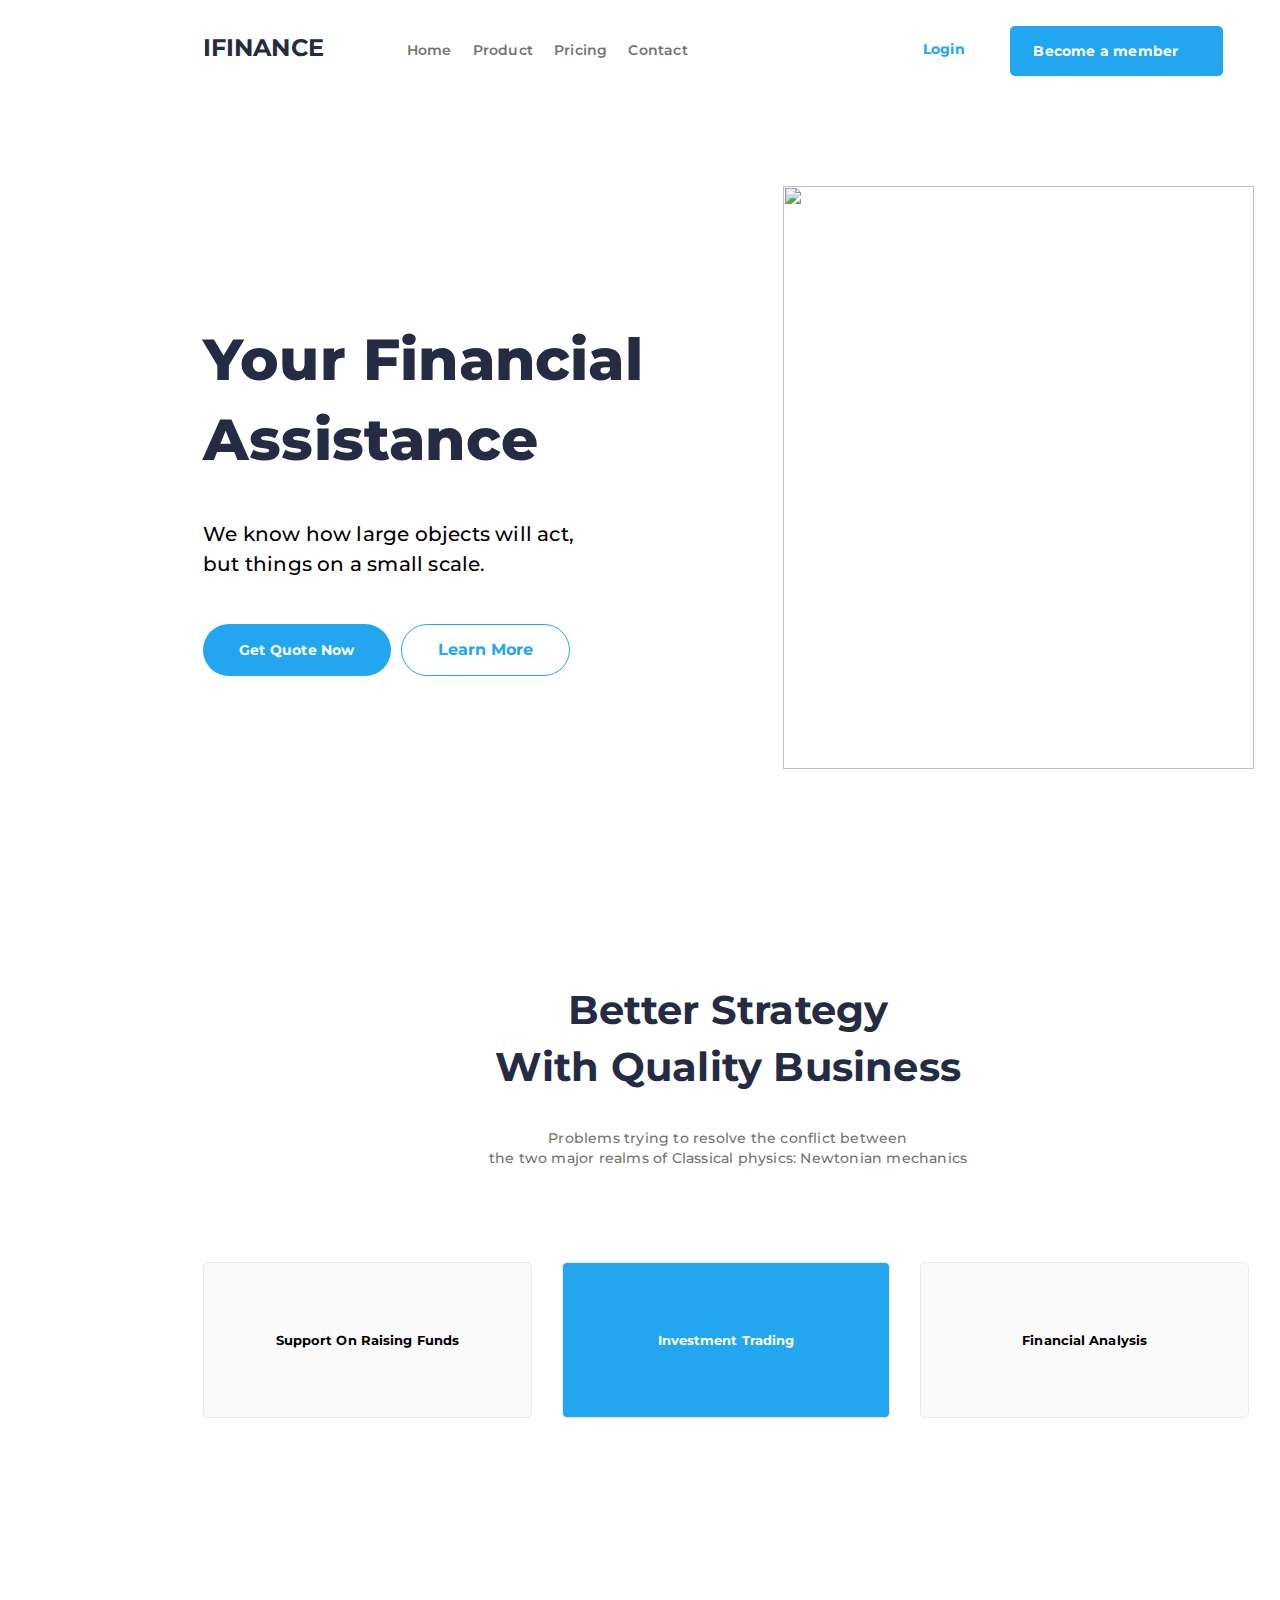
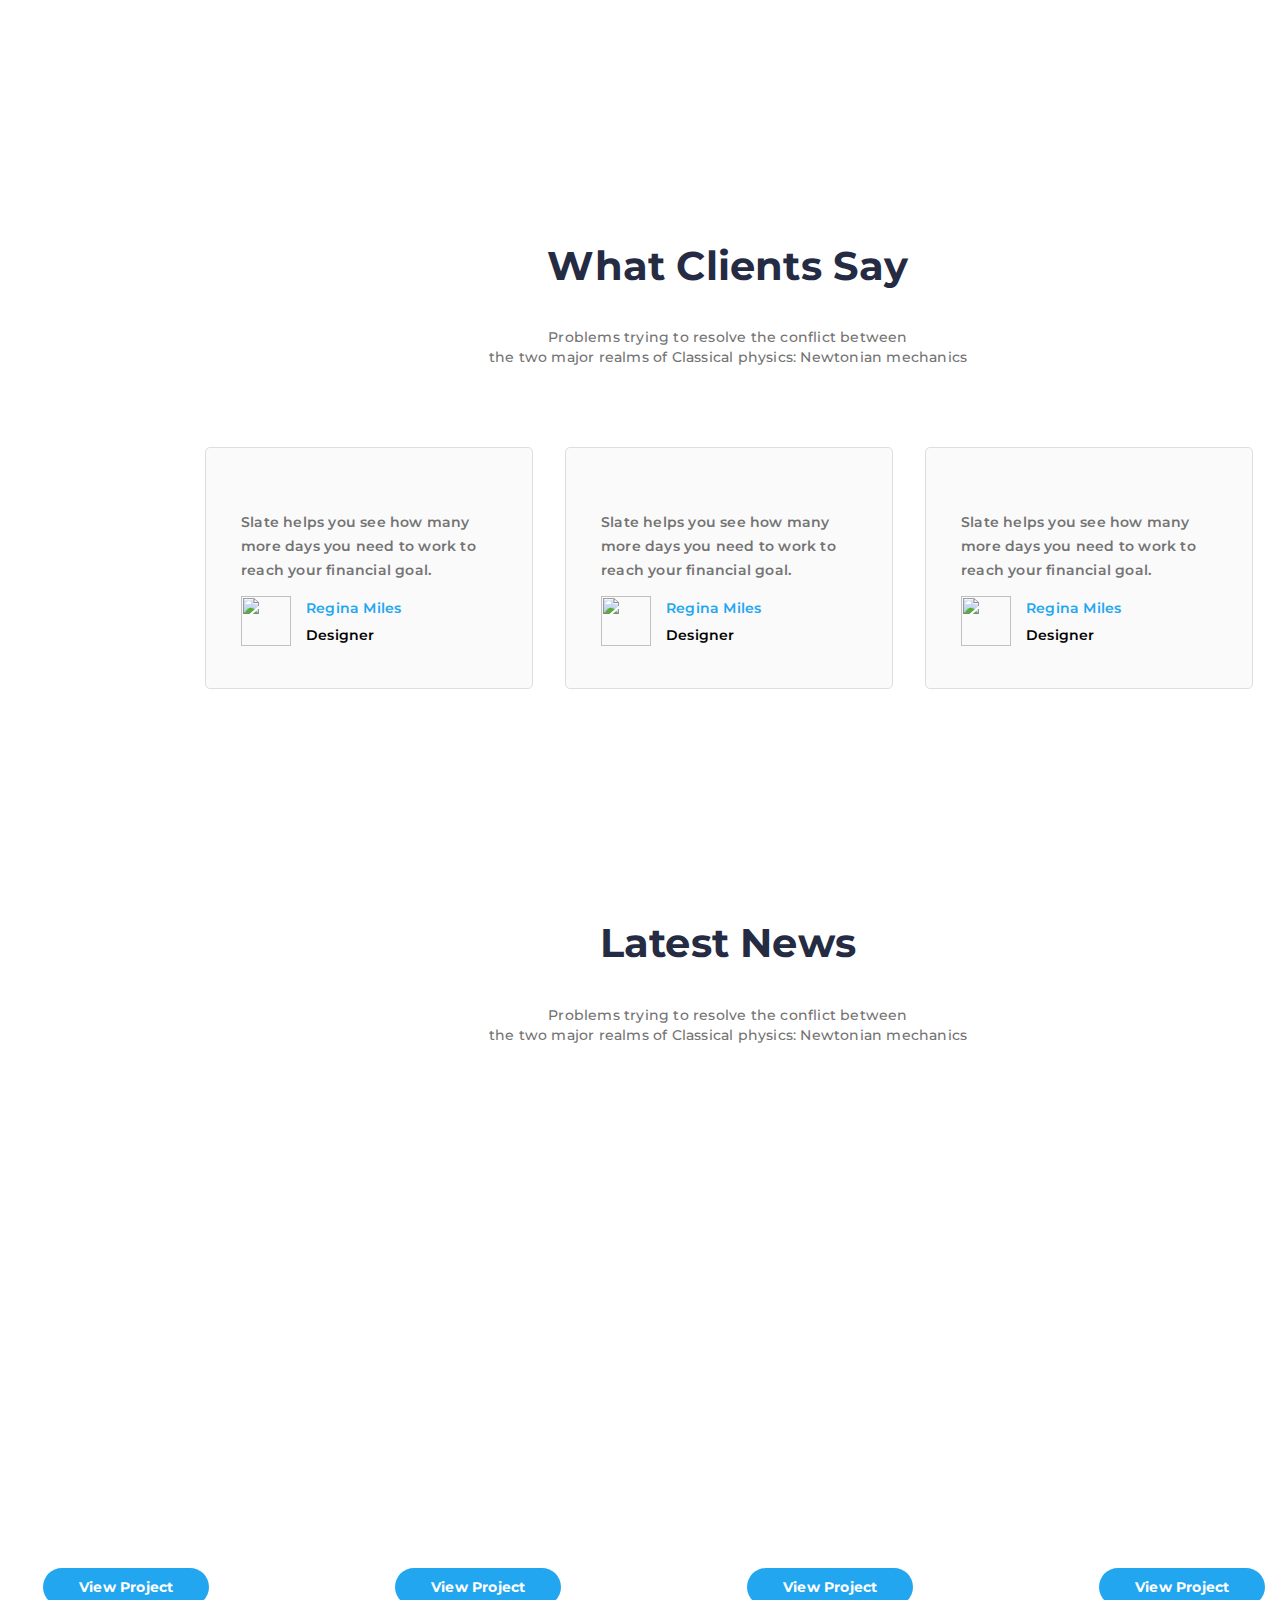
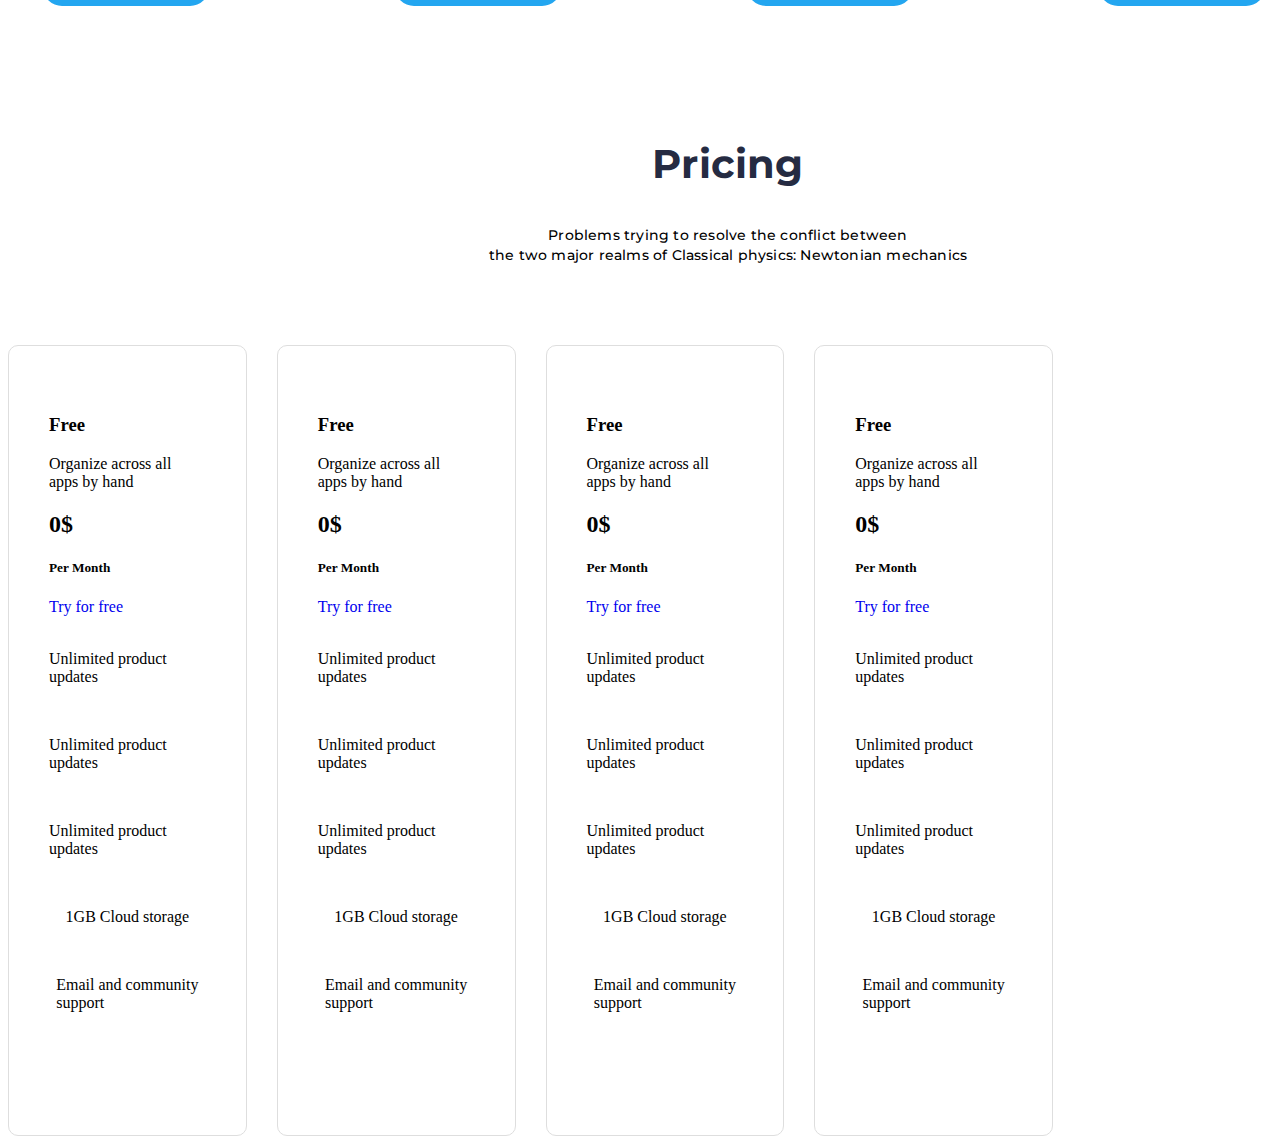
==== index.html @ 289e2ae4 "Initial Commit" ====
<!DOCTYPE html>
<html lang="en">
<head>
    <meta charset="UTF-8">
    <meta name="viewport" content="width=device-width, initial-scale=1.0">
    <title>IFinance</title>
    <link rel="stylesheet" href="./style.css">
    <link rel="shortcut icon" href="./images/finance logo.png" type="image/x-icon">
</head>
<body>
    <div class="container">
        <div class="home" id="Home">
            <div class="navbar">
                <h3 class="montserrat-bold">IFINANCE</h3>
                <div class="navbar-items">
                    <div class="navbar-links montserrat-regular">
                        <a href="#Home">Home</a>
                        <a href="#Product">Product</a>
                        <a href="#Pricing">Pricing</a>
                        <a href="#Contact">Contact</a>
                    </div>
            
                    <div class="navbar-buttons montserrat-bold">
                        <a href="#" class="btn-1">Login</a>
                        <a href="#" class="btn-2">
                            Become a member <img src="./icons/icn arrow-right .icn-xs.png" alt="">
                        </a>
                    </div>
                </div>
            </div>

            <div class="main-section">
                
                <div class="main-section_header">
                    <h1>Your Financial <br> Assistance </h1>
                    <p>We know how large objects will act,<br>but things on a small scale.</p>
                </div>

                <div class="main-section_buttons montserrat-bold">
                    <a href="#" class="m_btn-1">Get Quote Now</a>
                    <a href="#" class="m_btn-2">Learn More</a>
                </div>
                <img src="./images/col-md-6.png" alt="">
            </div>

        </div>
       
        <div class="product" id="Product">

            <div class="product_header">
                <h2>Better Strategy <br> With Quality Business</h2>
                <p>Problems trying to resolve the conflict between <br>the two major realms of Classical physics: Newtonian mechanics </p>
            </div>

            <div class="product_cards">
                <div class="card first">
                    <img  src="./images/Vector (14).png" alt="">
                    <h5>Support On Raising Funds</h5>
                </div>

                <div class="card second">
                    <img src="./images/icn resize .icn-xl.png" alt="">
                    <h5>Investment Trading</h5>
                </div>

                <div class="card third">
                    <img src="./images/Vector (14).png" alt="">
                    <h5>Financial Analysis</h5>
                </div>
            </div>

        </div>

        <div class="opinions">
            <div class="opinions_header">
                <h2>What Clients Say</h2>
                <p>Problems trying to resolve the conflict between <br>
                    the two major realms of Classical physics: Newtonian mechanics </p>
            </div>

            <div class="opinions_cards">
                <div class="opinions_card">
                    <img src=".//images/icn bxs-star.png" alt="">
                    <img src=".//images/icn bxs-star.png" alt="">
                    <img src=".//images/icn bxs-star.png" alt="">
                    <img src=".//images/icn bxs-star.png" alt="">
                    <img src="./images/Vector (15).png" alt="">
                    <p>Slate helps you see how many <br>
                        more days you need to work to <br>
                        reach your financial goal.</p>
                    <div class="user">
                        <img src="./images/user.1.jpg" alt="">
                        <a href="#">Regina Miles</a>
                        <h6>Designer</h6>
                    </div>
                </div>


                <div class="opinions_card">
                    <img src=".//images/icn bxs-star.png" alt="">
                    <img src=".//images/icn bxs-star.png" alt="">
                    <img src=".//images/icn bxs-star.png" alt="">
                    <img src=".//images/icn bxs-star.png" alt="">
                    <img src="./images/Vector (15).png" alt="">
                    <p>Slate helps you see how many <br>
                        more days you need to work to <br>
                        reach your financial goal.</p>
                    <div class="user">
                        <img src="./images/user.2.jpg" alt="">
                        <a href="#">Regina Miles</a>
                        <h6>Designer</h6>
                    </div>
                </div>

                <div class="opinions_card">
                    <img src=".//images/icn bxs-star.png" alt="">
                    <img src=".//images/icn bxs-star.png" alt="">
                    <img src=".//images/icn bxs-star.png" alt="">
                    <img src=".//images/icn bxs-star.png" alt="">
                    <img src="./images/Vector (15).png" alt="">
                    <p>Slate helps you see how many <br>
                        more days you need to work to <br>
                        reach your financial goal.</p>
                    <div class="user">
                        <img src="./images/user.3.jpg" alt="">
                        <div class="user_info">
                            <a href="#">Regina Miles</a>
                            <h6>Designer</h6>
                        </div>
                    </div>
                </div>
            </div>
        </div>

        <div class="news">
            <div class="news_head">
                <h2>Latest News</h2>
                <p>Problems trying to resolve the conflict between <br>the two major realms of Classical physics: Newtonian mechanics </p>
            </div>

            <div class="news_cards">
                <div class="news_card one">
                   <div class="news_card_text">
                    <p>Tax Management</p>
                    <h4>Life Tips From Top Ten <br>Adventure Travelers</h4>
                    <a href="#">View Project</a>
                </div>
                </div>
    
                <div class="news_card two">
                    <div class="news_card_text">
                        <p>Tax Management</p>
                        <h4>Life Tips From Top Ten<br>Adventure Travelers</h4>
                        <a href="#">View Project</a>
                    </div>
                </div>
    
                <div class="news_card three">
                    <div class="news_card_text">
                        <p>Tax Management</p>
                        <h4>Life Tips From Top Ten<br>Adventure Travelers</h4>
                        <a href="#">View Project</a>
                    </div>
                </div>
    
                <div class="news_card four">
                    <div class="news_card_text">
                        <p>Tax Management</p>
                        <h4>Life Tips From Top Ten<br>Adventure Travelers</h4>
                        <a href="#">View Project</a>
                    </div>
                </div>
            </div>
        </div>

        <div  class="pricing" id="Pricing">

            <div class="pricing_head">
                <h2>Pricing</h2>
                <p>Problems trying to resolve the conflict between<br>the two major realms of Classical physics: Newtonian mechanics </p>
            </div>

            <div class="pricing_cards">
                <div class="pricing_card card-1">
                    <h3>Free</h3>
                    <p>Organize across all<br>apps by hand</p>
                    <h2>0$</h2>
                    <h5>Per Month</h5>
                    <a href="#">Try for free</a>
                    <div class="feature-item">
                        <div class="item-1">
                            <img src="./images/icn-circle circle-xs secondary-color-1.png" alt="">
                            <p>Unlimited product updates</p>
                        </div>

                        <div class="item-2">
                            <img src="./images/icn-circle circle-xs secondary-color-1.png" alt="">
                            <p>Unlimited product updates</p>
                        </div>

                        <div class="item-3">
                            <img src="./images/icn-circle circle-xs secondary-color-1.png" alt="">
                            <p>Unlimited product updates</p>
                        </div>

                        <div class="item-4">
                            <img src="./images/icn-circle circle-xs mute.png" alt="">
                            <p>1GB  Cloud storage</p>
                        </div>

                        <div class="item-5">
                            <img src="./images/icn-circle circle-xs mute.png" alt="">
                            <p>Email and community <br>support</p>
                        </div>
                    </div>
                </div>

                <div class="pricing_card card-2">
                    <h3>Free</h3>
                    <p>Organize across all<br>apps by hand</p>
                    <h2>0$</h2>
                    <h5>Per Month</h5>
                    <a href="#">Try for free</a>
                    <div class="feature-item">
                        <div class="item-1">
                            <img src="./images/icn-circle circle-xs secondary-color-1.png" alt="">
                            <p>Unlimited product updates</p>
                        </div>

                        <div class="item-2">
                            <img src="./images/icn-circle circle-xs secondary-color-1.png" alt="">
                            <p>Unlimited product updates</p>
                        </div>

                        <div class="item-3">
                            <img src="./images/icn-circle circle-xs secondary-color-1.png" alt="">
                            <p>Unlimited product updates</p>
                        </div>

                        <div class="item-4">
                            <img src="./images/icn-circle circle-xs mute.png" alt="">
                            <p>1GB  Cloud storage</p>
                        </div>

                        <div class="item-5">
                            <img src="./images/icn-circle circle-xs mute.png" alt="">
                            <p>Email and community <br>support</p>
                        </div>
                    </div>
                </div>

                <div class="pricing_card card-3">
                    <h3>Free</h3>
                    <p>Organize across all<br>apps by hand</p>
                    <h2>0$</h2>
                    <h5>Per Month</h5>
                    <a href="#">Try for free</a>
                    <div class="feature-item">
                        <div class="item-1">
                            <img src="./images/icn-circle circle-xs secondary-color-1.png" alt="">
                            <p>Unlimited product updates</p>
                        </div>

                        <div class="item-2">
                            <img src="./images/icn-circle circle-xs secondary-color-1.png" alt="">
                            <p>Unlimited product updates</p>
                        </div>

                        <div class="item-3">
                            <img src="./images/icn-circle circle-xs secondary-color-1.png" alt="">
                            <p>Unlimited product updates</p>
                        </div>

                        <div class="item-4">
                            <img src="./images/icn-circle circle-xs mute.png" alt="">
                            <p>1GB  Cloud storage</p>
                        </div>

                        <div class="item-5">
                            <img src="./images/icn-circle circle-xs mute.png" alt="">
                            <p>Email and community <br>support</p>
                        </div>
                    </div>
                </div>

                <div class="pricing_card card-4">
                    <h3>Free</h3>
                    <p>Organize across all<br>apps by hand</p>
                    <h2>0$</h2>
                    <h5>Per Month</h5>
                    <a href="#">Try for free</a>
                    <div class="feature-item">
                        <div class="item-1">
                            <img src="./images/icn-circle circle-xs secondary-color-1.png" alt="">
                            <p>Unlimited product updates</p>
                        </div>

                        <div class="item-2">
                            <img src="./images/icn-circle circle-xs secondary-color-1.png" alt="">
                            <p>Unlimited product updates</p>
                        </div>

                        <div class="item-3">
                            <img src="./images/icn-circle circle-xs secondary-color-1.png" alt="">
                            <p>Unlimited product updates</p>
                        </div>

                        <div class="item-4">
                            <img src="./images/icn-circle circle-xs mute.png" alt="">
                            <p>1GB  Cloud storage</p>
                        </div>

                        <div class="item-5">
                            <img src="./images/icn-circle circle-xs mute.png" alt="">
                            <p>Email and community <br>support</p>
                        </div>
                    </div>
                </div>
            </div>

        </div>
                                         

    </div>




    <script src="app.js"></script>
</body>
</html>
---- style.css ----
@import url('https://fonts.googleapis.com/css2?family=Montserrat:ital,wght@0,100..900;1,100..900&display=swap');

.montserrat-bold{
    font-family: "Montserrat", serif;
    font-optical-sizing: auto;
    font-weight: 700;
    font-style: normal;
}
.montserrat-regular{
    font-family: "Montserrat", serif;
    font-optical-sizing: auto;
    font-weight: 600;
    font-style: normal;  
}
a{
    text-decoration: none;
}

.container{
    width: 1440px;
    margin: 0 auto;
    padding: 0;
}
.home{
    background-image: url(./images/background.png);
    height: 700px;
}
.navbar{
    display: flex;
    margin: 0 195px 0 195px;
}

.navbar h3{
    font-size: 24px;
    font-weight: 700;
    line-height: 32px;
    letter-spacing: 0.10000000149011612px;
    text-align: left;
    color: #252B42;
}

.navbar-items{
    display: flex;
    margin: 30px 0 0 83px;   
}

.navbar-links{
    display: flex;
    gap: 21px;
}

.navbar-links a{
    color: #737373;
    font-size: 14px;
    line-height: 24px;
    letter-spacing: 0.20000000298023224px;
}
.navbar-buttons{
    display: flex;
    gap: 45px;
    padding-left: 235px;
    font-size: 14px;
    line-height: 22px;
    letter-spacing: 0.20000000298023224px;
    max-width: 300px;
    max-height: 52px;
}

.navbar-buttons .btn-1{
    color:#23A6F0;
}

.navbar-buttons .btn-2{
    display: flex;
    align-items: center;
    justify-content: space-around;
    position: relative;
    bottom: 12px;
    width: 300px; 
    padding: 0 10px 0 10px;
    border: solid #23A6F0;
    border-radius: 5px;
    background-color: #23A6F0;
    color: #ffffff;
}


.main-section{
    margin: 183px 195px 0 195px;
}

.main-section_header{
    padding-top: 10px;
}


.main-section_header h1{
    font-family: "Montserrat", serif;
    font-size: 58px;
    font-weight: 800;
    line-height: 80px;
    letter-spacing: 0.20000000298023224px;
    color: #252B42;
}

.main-section_header p{
    font-family: "Montserrat", serif ;
    font-size: 20px;
    font-weight: 500;
    line-height: 30px;
    letter-spacing: 0.20000000298023224px;

}
.main-section_buttons{
    display: flex;
    padding: 25px 5px 0 0;
    gap: 10px;
}

.m_btn-1{
    font-size: 14px;
    line-height: 22px;
    letter-spacing: 0.20000000298023224px;
    color: #ffffff;
    padding: 15px 36px 15px 36px;
    border-radius: 37px;
    background-color: #23A6F0;
}

.m_btn-2{
    padding: 15px 36px 15px 36px;
    border-radius: 37px ;
    border: 1px solid #23A6F0;
    color: #23A6F0;
}

.m_btn-2:hover{
    background-color: #23A6F0;
    color: #ffffff;
    transition: 0.8s;
}


.main-section img{
    position: relative;
    left: 580px;
    width: 471px;
    height: 583px;
    bottom: 490px;
}


.product{
    height: 641px;
    padding: 240px 195px 0px 195px;
}

.product_header h2{
    font-family: "Montserrat", serif;
    font-size: 40px;
    font-weight: 700;
    line-height: 57px;
    letter-spacing: 0.20000000298023224px;
    text-align: center;
    color: #252B42;
}

.product_header p{
    font-family: "Montserrat", serif;
    font-size: 14px;
    font-weight: 500;
    line-height: 20px;
    letter-spacing: 0.20000000298023224px;
    text-align: center;
    color: #737373;

}

.product_cards{
    padding-top: 80px;
    display: flex;
    width: 1046px;
    height: 133.53px;
    gap: 30px;
}

.card{
    display: flex;
    justify-content: center;
    align-items: center;
    flex-direction: column;
    padding: 10px;
    width: 325px;
    height: 133.53px;
    border-radius: 5px;
    border: 1px solid #E9E9E9;
    background-color:#FAFAFA;
}




.card h5{
    font-family: "Montserrat", serif ;
    font-weight: 700;
    letter-spacing: 0.10000000149011612px;
    text-align: center;
}



.second{
    background-color: #23A6F0;
    color: #ffffff;
}
.second:hover{
    background-color: #1778b1;
    transition: 0.8s;
}

.opinions{
    padding-top: 215px;
}

.opinions_header {
    margin-bottom: 80px;
}

.opinions_header h2{
    font-family: "Montserrat", serif;
    font-size: 40px;
    font-weight: 700;
    line-height: 57px;
    letter-spacing: 0.20000000298023224px;
    text-align: center;
    color: #252B42;
}

.opinions_header p{
    font-family: "Montserrat", serif; 
    font-size: 14px;
    font-weight: 500;
    line-height: 20px;
    letter-spacing: 0.20000000298023224px;
    text-align: center;
    color: #737373;
}

.opinions_cards{
    display: flex;
    width: 1048px;
    height: 244.01px;
    gap: 32px;
    margin-left: 197px;
}

.opinions_card{
    width: 327px;
    height: 210px;
    padding: 30px 35px 0 35px;
    border-radius: 5px ;
    border: 1px solid #DEDEDE;
    background-color: #FAFAFA;
}
.opinions_card p{
    font-family: "Montserrat", serif;
    font-size: 14px;
    font-weight: 600;
    line-height: 24px;
    letter-spacing: 0.20000000298023224px;
    color: #737373;
}
.opinions_card a{
    font-family: "Montserrat", serif;
    font-size: 14px;
    font-weight: 600;
    line-height: 24px;
    letter-spacing: 0.20000000298023224px;
    color: #23A6F0;
}
.opinions_card h6{
    font-family: "Montserrat", serif;
    font-size: 14px;
    font-weight: 600;
    line-height: 24px;
    letter-spacing: 0.20000000298023224px;
    position: relative;
    left: 65px;
    bottom: 30px;
}
.user img{
    width: 50px;
    height: 50px;
    float: left;
    padding-right: 15px;
}

.news{
    margin-top: 223px;
}

.news_head{
    text-align: center;
}

.news_head h2{
    font-family: "Montserrat", serif;
    font-size: 40px;
    font-weight: 700;
    line-height: 57px;
    letter-spacing: 0.20000000298023224px;
    color: #252B42;
}

.news_head p{
    font-family: "Montserrat", serif;
    font-size: 14px;
    font-weight: 500;
    line-height: 20px;
    letter-spacing: 0.20000000298023224px;
    color: #737373;
}



.news_cards{
    display: flex;
    width: 1436px;
    height: 452px;
    padding: 0px 15px 0px 15px;
    gap: 30px;
    position: relative;
    top: 96px;
}

.news_card{
    width: 322px;
    height: 452px;
}

.news_card_text{
    position: relative;
    left: 20px;
    top: 270px;
}

.news_card_text p{
    color: #ffffff;
    font-family: "Montserrat", serif ;
    font-size: 14px;
    font-weight: 600;
    line-height: 24px;
    letter-spacing: 0.20000000298023224px;
}

.news_card_text h4{
    color: #ffffff;
    font-family: "Montserrat", serif ;
    font-size: 20px;
    font-weight: 500;
    line-height: 30px;
    letter-spacing: 0.20000000298023224px;
}

.news_card_text a{
    width: 165px;
    height: 42px;
    background-color: #23A6F0;
    color: #ffffff;
    padding: 10px 36px 10px 36px;
    border-radius: 37px;
    font-family: "Montserrat", serif;
    font-size: 14px;
    font-weight: 700;
    line-height: 22px;
    letter-spacing: 0.20000000298023224px;
}


.one{
    background-image: url(./images/media\ bg-cover.png);
}

.two{
    background-image: url(./images/media\ bg-cover\ \(1\).png);
}

.three{
    background-image: url(./images/media\ bg-cover\ \(2\).png);
}

.four{
    background-image: url(./images/media\ bg-cover\ \(3\).png);
}

.pricing{
    margin-top: 224px;
}


.pricing_head{
    text-align: center;
}

.pricing_head h2{
    font-family: "Montserrat", serif ;
    font-size: 40px;
    font-weight: 700;
    line-height: 57px;
    letter-spacing: 0.20000000298023224px;
    color: #252B42;
}

.pricing_head p{
    font-family: "Montserrat", serif;
    font-size: 14px;
    font-weight: 500;
    line-height: 20px;
    letter-spacing: 0.20000000298023224px;
}

.pricing_cards {
    display: flex;
    width: 1045px;
    height: 744px;
    gap: 30px;
    margin-top: 80px;
}

.pricing_card {
    width: 500px;
    height: 689px;
    padding: 50px 40px 50px 40px;
    border-radius: 10px;
    border: 1px solid #DEDEDE;
}

.feature-item {
    display: flex;
    flex-direction: column;
    justify-content: center;
    align-items: center;
}
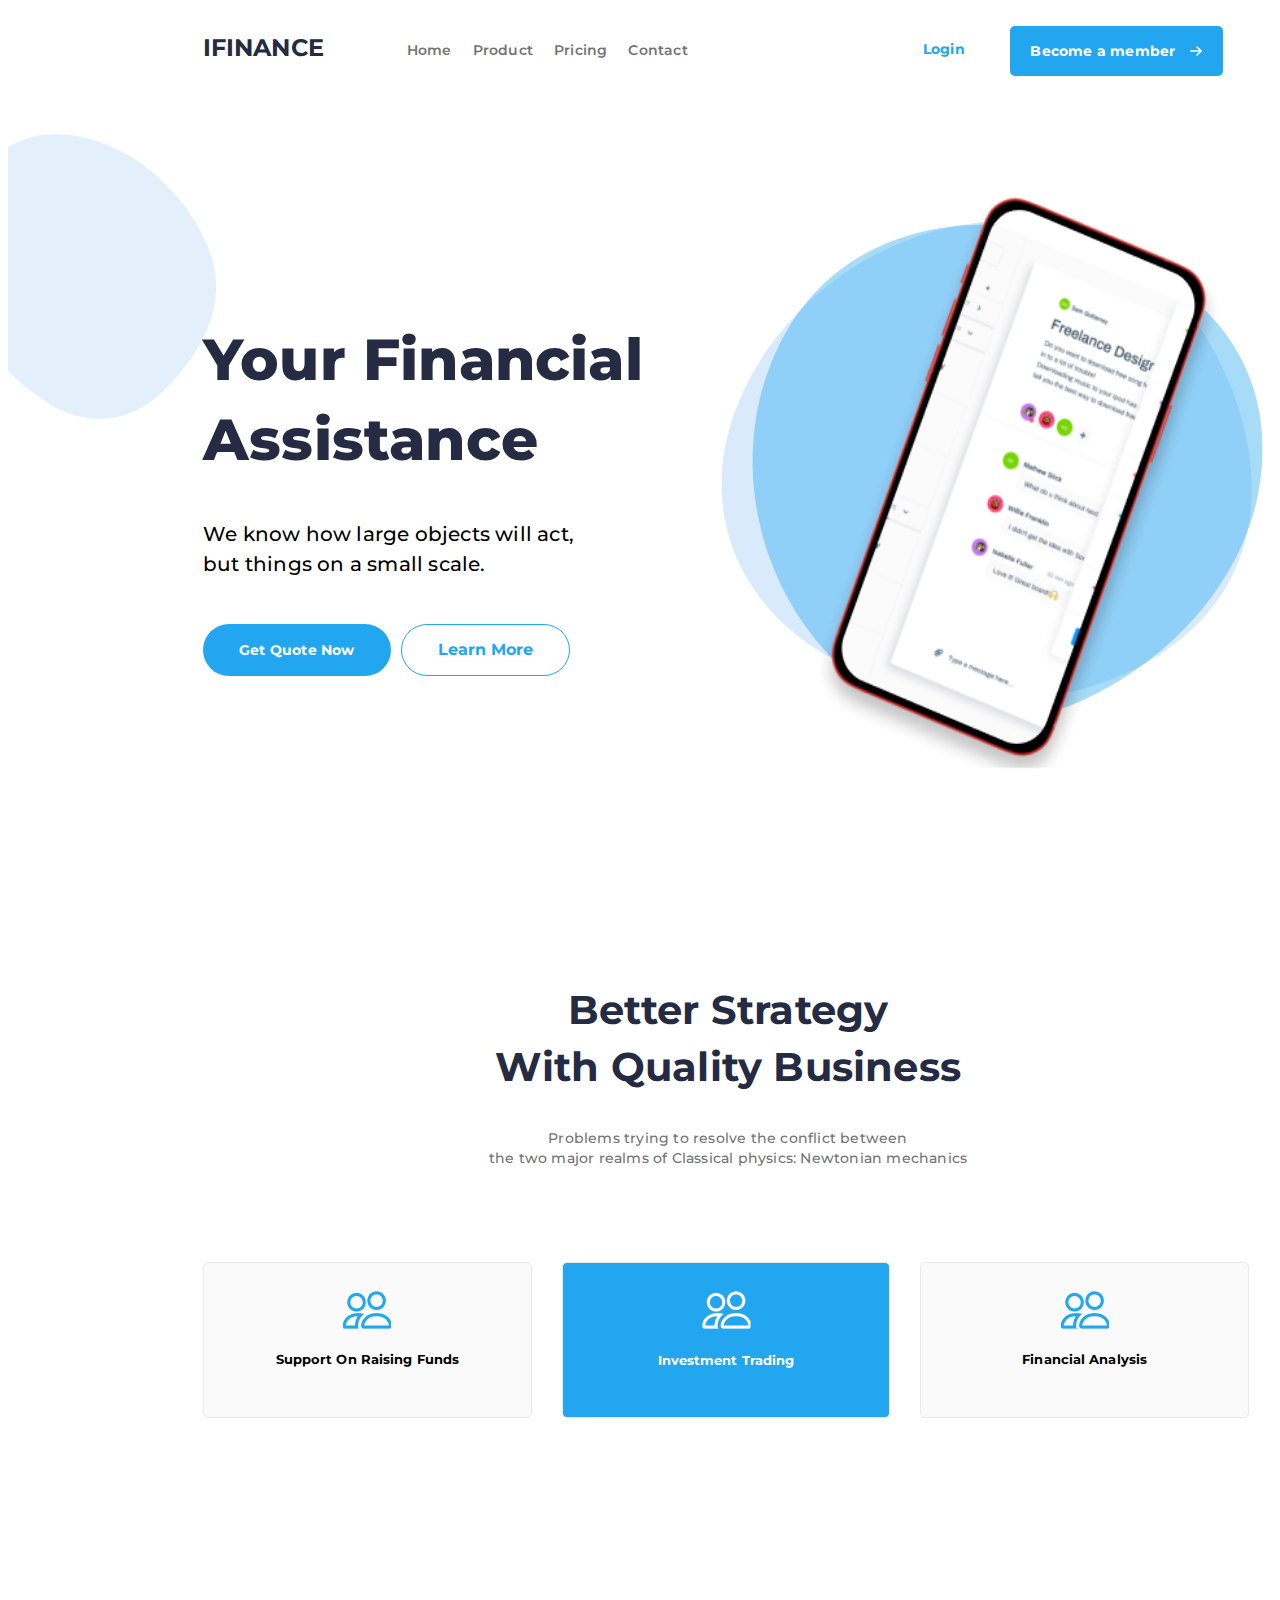
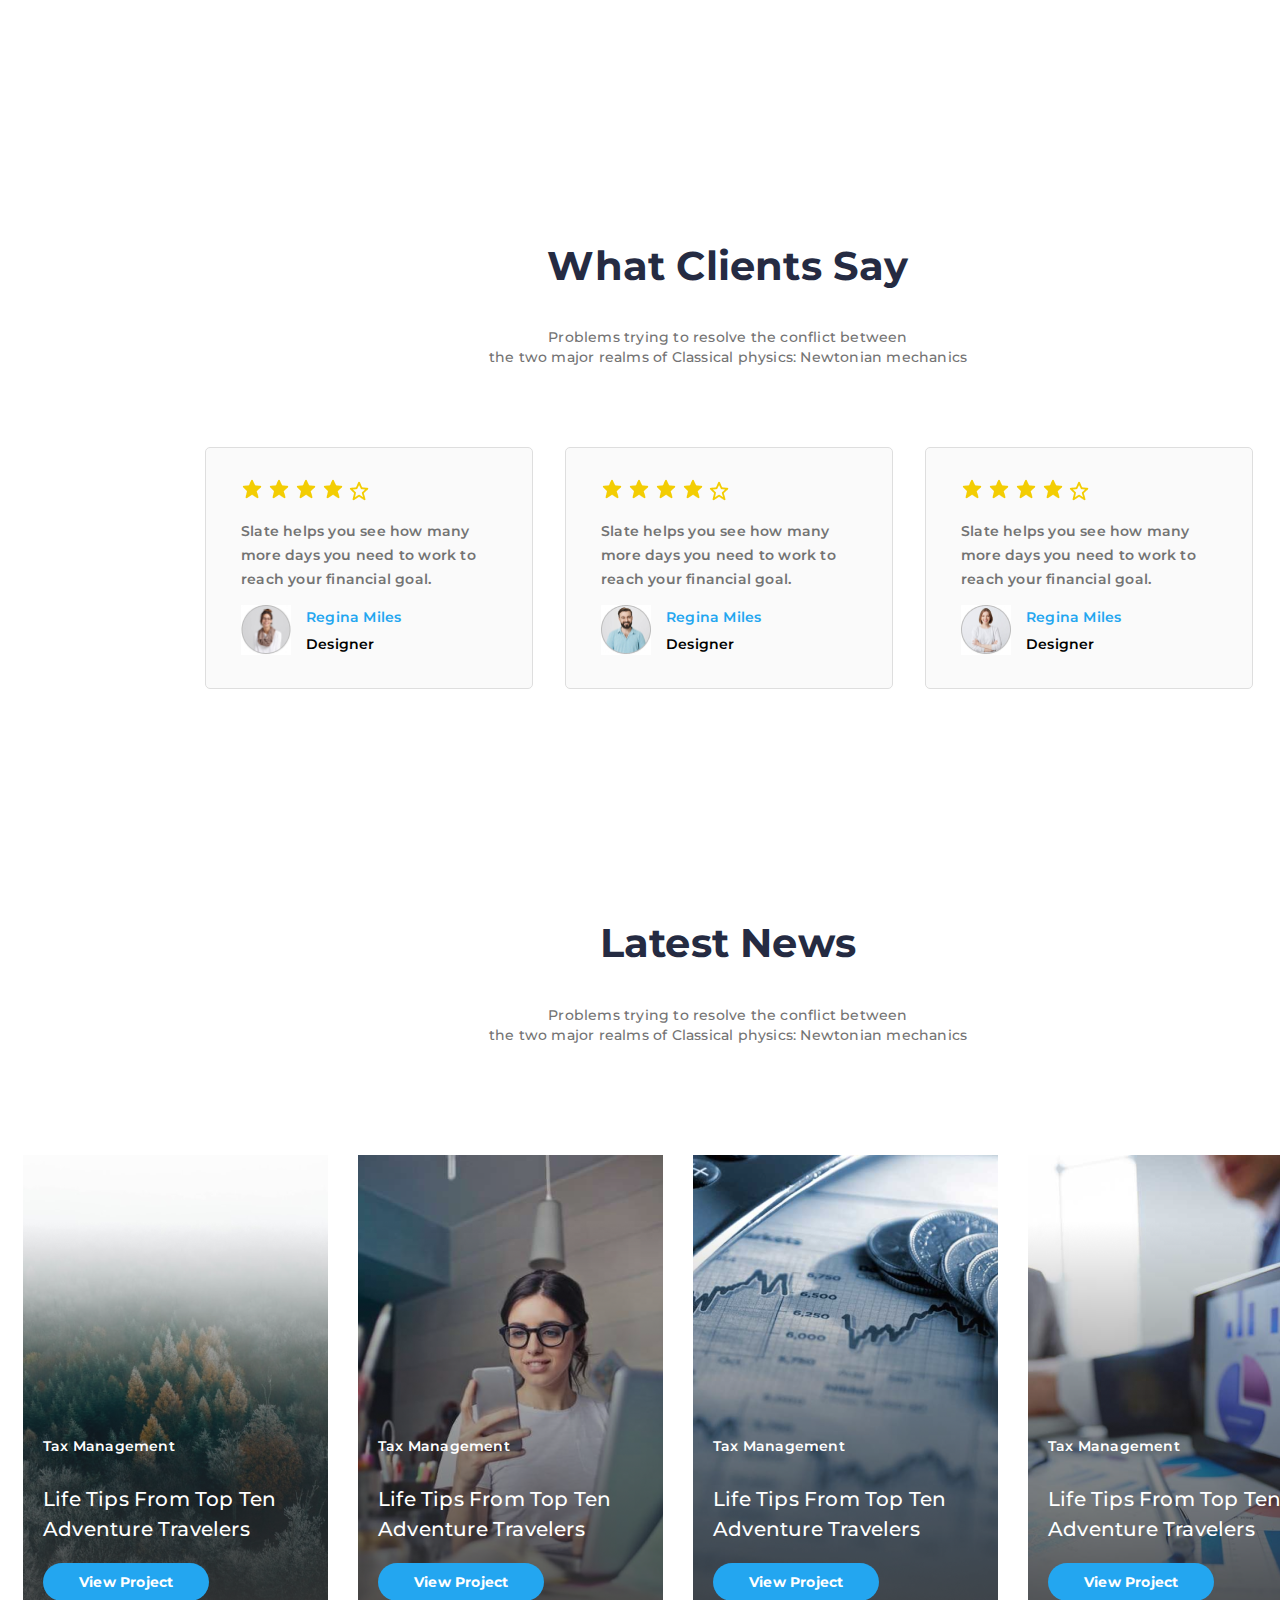
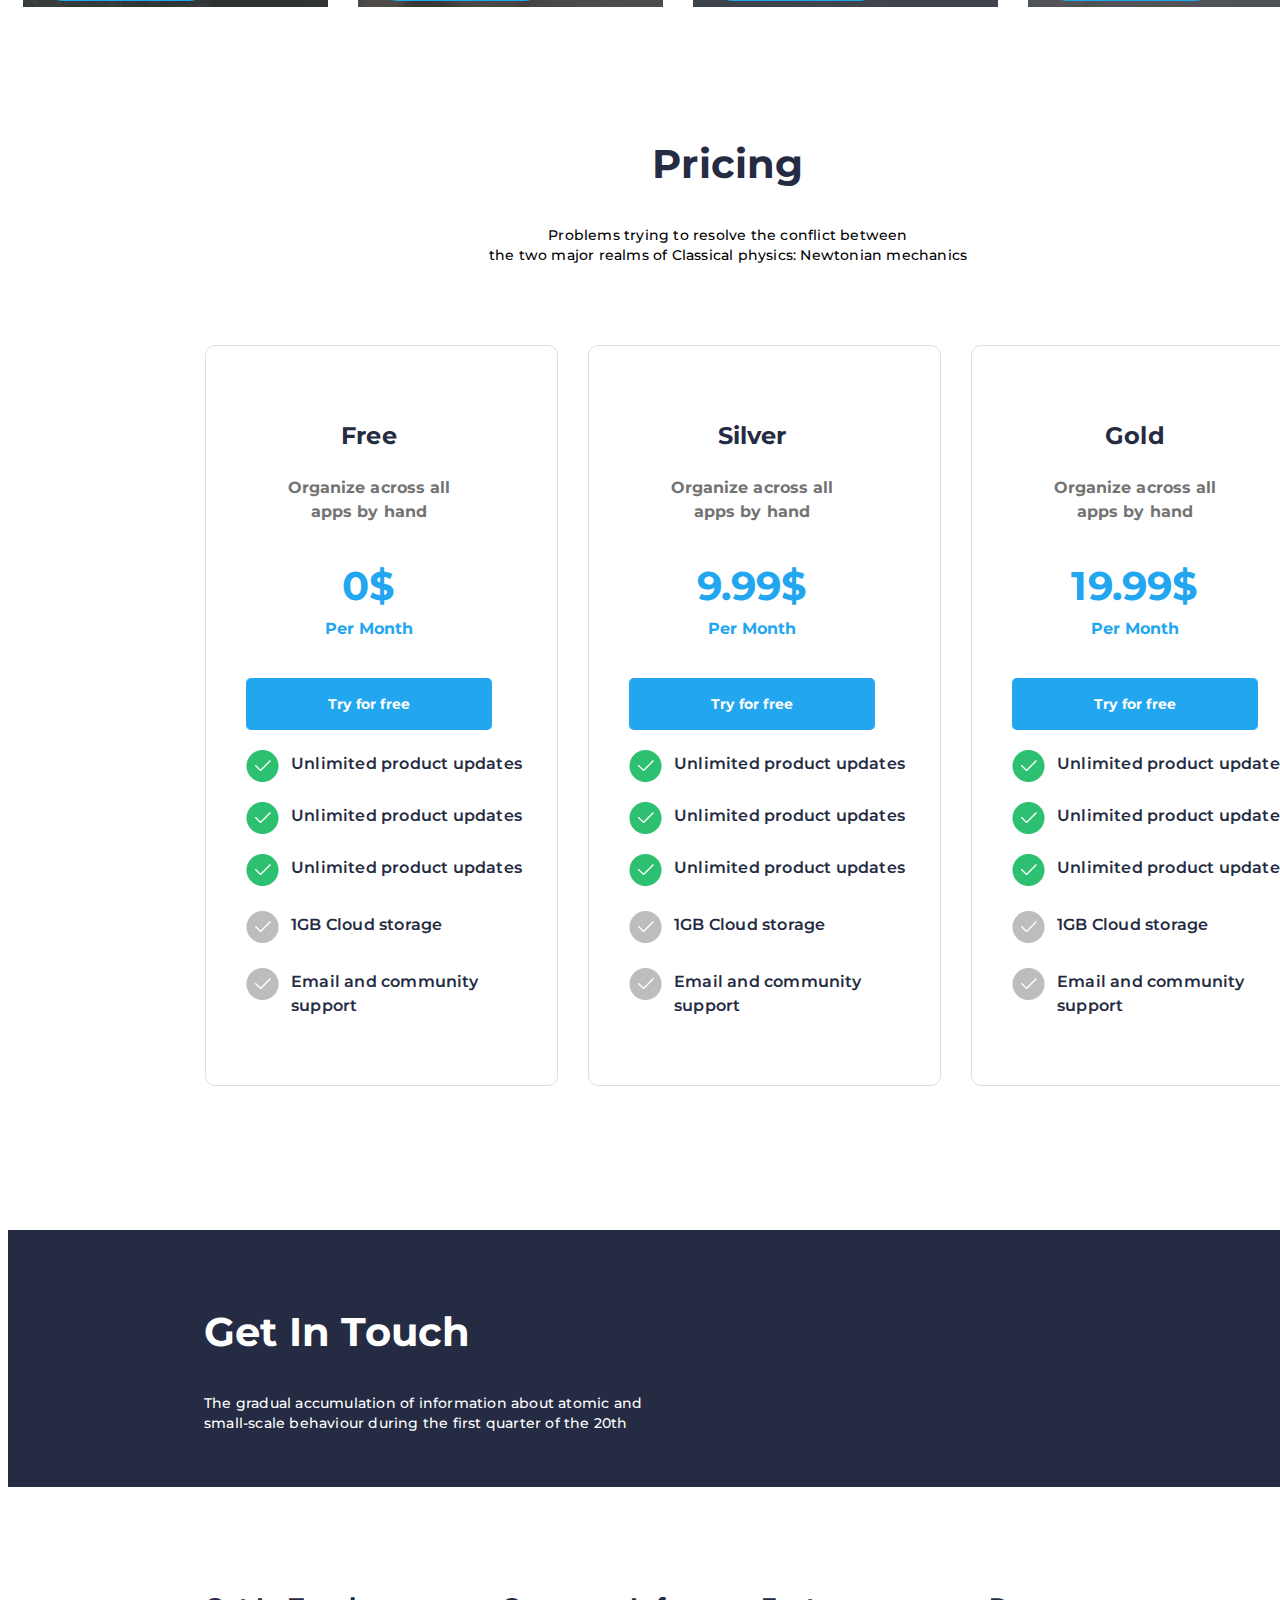
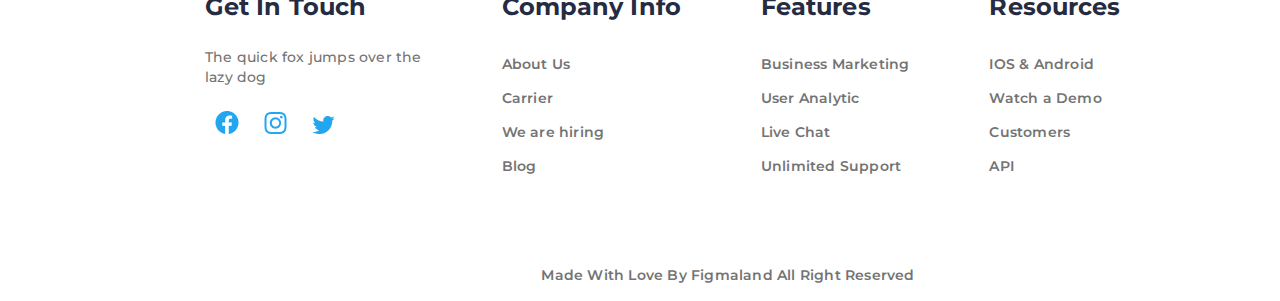
==== commit 0f4081c9: "Initial Commit" ====
--- a/index.html
+++ b/index.html
@@ -1,11 +1,11 @@
 <!DOCTYPE html>
 <html lang="en">
 <head>
-    <meta charset="UTF-8">
+    <meta charsmet="UTF-8">
     <meta name="viewport" content="width=device-width, initial-scale=1.0">
     <title>IFinance</title>
     <link rel="stylesheet" href="./style.css">
-    <link rel="shortcut icon" href="./images/finance logo.png" type="image/x-icon">
+    <link rel="shortcut icon" href="./icons/" type="image/x-icon">
 </head>
 <body>
     <div class="container">
@@ -216,9 +216,43 @@
                 </div>
 
                 <div class="pricing_card card-2">
-                    <h3>Free</h3>
+                    <h3>Silver</h3>
                     <p>Organize across all<br>apps by hand</p>
-                    <h2>0$</h2>
+                    <h2>9.99$</h2>
+                    <h5>Per Month</h5>
+                    <a href="#">Try for free</a>
+                    <div class="feature-item">
+                        <div class=" item-1">
+                            <img src="./images/icn-circle circle-xs secondary-color-1.png" alt="">
+                            <p>Unlimited product updates</p>
+                        </div>
+
+                        <div class="item-2">
+                            <img src="./images/icn-circle circle-xs secondary-color-1.png" alt="">
+                            <p>Unlimited product updates</p>
+                        </div>
+
+                        <div class="item-3">
+                            <img src="./images/icn-circle circle-xs secondary-color-1.png" alt="">
+                            <p>Unlimited product updates</p>
+                        </div>
+
+                        <div class="item-4">
+                            <img src="./images/icn-circle circle-xs mute.png" alt="">
+                            <p>1GB  Cloud storage</p>
+                        </div>
+
+                        <div class="item-5">
+                            <img src="./images/icn-circle circle-xs mute.png" alt="">
+                            <p>Email and community <br>support</p>
+                        </div>
+                    </div>
+                </div>
+
+                <div class="pricing_card card-3">
+                    <h3>Gold</h3>
+                    <p>Organize across all<br>apps by hand</p>
+                    <h2>19.99$</h2>
                     <h5>Per Month</h5>
                     <a href="#">Try for free</a>
                     <div class="feature-item">
@@ -249,77 +283,55 @@
                     </div>
                 </div>
 
-                <div class="pricing_card card-3">
-                    <h3>Free</h3>
-                    <p>Organize across all<br>apps by hand</p>
-                    <h2>0$</h2>
-                    <h5>Per Month</h5>
-                    <a href="#">Try for free</a>
-                    <div class="feature-item">
-                        <div class="item-1">
-                            <img src="./images/icn-circle circle-xs secondary-color-1.png" alt="">
-                            <p>Unlimited product updates</p>
-                        </div>
-
-                        <div class="item-2">
-                            <img src="./images/icn-circle circle-xs secondary-color-1.png" alt="">
-                            <p>Unlimited product updates</p>
-                        </div>
-
-                        <div class="item-3">
-                            <img src="./images/icn-circle circle-xs secondary-color-1.png" alt="">
-                            <p>Unlimited product updates</p>
-                        </div>
-
-                        <div class="item-4">
-                            <img src="./images/icn-circle circle-xs mute.png" alt="">
-                            <p>1GB  Cloud storage</p>
-                        </div>
-
-                        <div class="item-5">
-                            <img src="./images/icn-circle circle-xs mute.png" alt="">
-                            <p>Email and community <br>support</p>
-                        </div>
-                    </div>
-                </div>
-
-                <div class="pricing_card card-4">
-                    <h3>Free</h3>
-                    <p>Organize across all<br>apps by hand</p>
-                    <h2>0$</h2>
-                    <h5>Per Month</h5>
-                    <a href="#">Try for free</a>
-                    <div class="feature-item">
-                        <div class="item-1">
-                            <img src="./images/icn-circle circle-xs secondary-color-1.png" alt="">
-                            <p>Unlimited product updates</p>
-                        </div>
-
-                        <div class="item-2">
-                            <img src="./images/icn-circle circle-xs secondary-color-1.png" alt="">
-                            <p>Unlimited product updates</p>
-                        </div>
-
-                        <div class="item-3">
-                            <img src="./images/icn-circle circle-xs secondary-color-1.png" alt="">
-                            <p>Unlimited product updates</p>
-                        </div>
-
-                        <div class="item-4">
-                            <img src="./images/icn-circle circle-xs mute.png" alt="">
-                            <p>1GB  Cloud storage</p>
-                        </div>
-
-                        <div class="item-5">
-                            <img src="./images/icn-circle circle-xs mute.png" alt="">
-                            <p>Email and community <br>support</p>
-                        </div>
-                    </div>
-                </div>
-            </div>
-
-        </div>
-                                         
+                     
+            </div>
+
+        </div>
+
+        <div id="Contact" class="contact">
+            <div class="contact-header">
+                <h2>Get In Touch</h2>
+                <p>The gradual accumulation of information about atomic and <br>small-scale behaviour during the first quarter of the 20th </p>
+            </div>
+        </div>
+
+        <footer>
+            <div class="get">
+                <h3>Get In Touch</h3>
+                <p>The quick fox jumps over the <br> lazy dog</p>
+                <div class="icons">
+                    <img src="./icons/facebook.png" alt="">
+                    <img src="./icons/instagram.png" alt="">
+                    <img src="./icons/twitter.png" alt="">
+                </div>
+            </div>
+            <div class="info">
+                <h3>Company Info</h3>
+                <a href="#">About Us</a>
+                <a href="#">Carrier</a>
+                <a href="#">We are hiring</a>
+                <a href="#">Blog</a>
+            </div>
+            <div class="features">
+                <h3>Features</h3>
+                <a href="#">Business Marketing</a>
+                <a href="#">User Analytic</a>
+                <a href="#">Live Chat</a>
+                <a href="#">Unlimited Support</a>
+            </div>
+            <div class="resources">
+                <h3>Resources</h3>
+                <a href="#">IOS & Android</a>
+                <a href="#">Watch a Demo</a>
+                <a href="#">Customers</a>
+                <a href="#">API</a>
+            </div>
+
+            
+        </footer>
+        <p class="p">Made With Love By Figmaland All Right Reserved </p>
+        
+
 
     </div>
 
--- a/style.css
+++ b/style.css
@@ -335,14 +335,14 @@
 }
 
 .news_card{
-    width: 322px;
+    width: 305px;
     height: 452px;
 }
 
 .news_card_text{
     position: relative;
     left: 20px;
-    top: 270px;
+    top: 265px;
 }
 
 .news_card_text p{
@@ -377,6 +377,11 @@
     letter-spacing: 0.20000000298023224px;
 }
 
+.news_card_text a:hover{
+    transition: 0.8s;
+    background-color: #1778b1;
+}
+
 
 .one{
     background-image: url(./images/media\ bg-cover.png);
@@ -422,28 +427,213 @@
 
 .pricing_cards {
     display: flex;
+    flex-direction: row;
     width: 1045px;
     height: 744px;
     gap: 30px;
-    margin-top: 80px;
+    margin: 80px 197px 0 197px;
 }
 
 .pricing_card {
     width: 500px;
     height: 689px;
-    padding: 50px 40px 50px 40px;
+    padding: 50px 65px 0 40px;
     border-radius: 10px;
     border: 1px solid #DEDEDE;
 }
 
-.feature-item {
-    display: flex;
-    flex-direction: column;
+.pricing_card h3{
+    font-family: "Montserrat", serif;
+    font-size: 24px;
+    font-weight: 700;
+    line-height: 32px;
+    letter-spacing: 0.10000000149011612px;
+    color: #252B42;
+    text-align: center;
+}
+
+.pricing_card p{
+    font-family: "Montserrat", serif;
+    font-size: 16px;
+    font-weight: 700;
+    line-height: 24px;
+    letter-spacing: 0.10000000149011612px;
+    text-align: center;
+    color: #737373;
+}
+
+.pricing_card h2{
+    font-family: "Montserrat";
+    font-size: 40px;
+    font-weight: 700;
+    line-height: 57px;
+    letter-spacing: 0.20000000298023224px;
+    color: #23A6F0;
+    text-align: center;
+}
+
+.pricing_card h5{
+    font-family: "Montserrat", serif ;
+    font-size: 16px;
+    font-weight: 700;
+    line-height: 24px;
+    letter-spacing: 0.10000000149011612px;
+    color: #23A6F0;
+    text-align: center;
+    position: relative;
+    bottom: 30px;
+}
+
+.pricing_card a{
+    width: 246px;
+    height: 52px;
+    display: inline-flex;
+    gap: 10px;
+    background-color: #23A6F0;
+    color: #ffffff;
+    font-family: "Montserrat", serif;
+    font-size: 14px;
+    font-weight: 700;
+    line-height: 22px;
+    letter-spacing: 0.20000000298023224px; 
     justify-content: center;
     align-items: center;
-}
-
-
-
-
-
+    border-radius: 5px;
+    position: relative;
+    bottom: 20px;
+}
+.feature-item {
+    display: flex;
+    flex-direction: column;
+}
+.item-2{
+    position: relative;
+    bottom: 40px;
+}
+
+.item-3{
+    position: relative;
+    bottom: 80px;
+}
+
+.item-4{
+    position: relative;
+    bottom: 115px;
+}
+
+.item-5{
+    position: relative;
+    bottom: 150px;
+}
+
+
+.feature-item p{
+    position: relative;
+    left: 45px;
+    bottom: 50px;
+    font-family: "Montserrat", serif;
+    font-weight: 600;
+    line-height: 24px;
+    letter-spacing: 0.20000000298023224px;
+    text-align: left;
+    color: #252B42;
+}
+
+.contact {
+    margin-top: 141px;
+    background-color: #252B42;
+    display: flex;
+    flex-direction: row;
+    gap: 225px;
+    padding: 40px 195px 40px 196px;
+}
+
+
+.contact-header h2{
+    font-family: "Montserrat", serif;
+    font-size: 40px;
+    font-weight: 700;
+    line-height: 57px;
+    letter-spacing: 0.20000000298023224px;
+    text-align: left;
+    color: #ffffff;
+}
+
+.contact-header p{
+    font-family: "Montserrat", serif;
+    font-size: 14px;
+    font-weight: 500;
+    line-height: 20px;
+    letter-spacing: 0.20000000298023224px;
+    text-align: left;
+    color: #ffffff;
+}
+
+footer {
+    display: flex;
+    margin: 80px 197px 80px 197px;
+    gap: 80px;
+}
+
+footer h3{
+    font-family: "Montserrat" , serif;
+    font-size: 24px;
+    font-weight: 700;
+    line-height: 32px;
+    letter-spacing: 0.10000000149011612px;
+    color: #252B42;
+}
+
+footer a{
+    font-family: "Montserrat", serif;
+    font-size: 14px;
+    font-weight: 600;
+    line-height: 34px;
+    letter-spacing: 0.20000000298023224px;
+    text-align: left;
+    color: #737373;
+}
+
+.get p{ 
+    font-family: "Montserrat" , serif;
+    font-size: 14px;
+    font-weight: 500;
+    line-height: 20px;
+    letter-spacing: 0.20000000298023224px;   
+    color: #737373;
+}
+
+.get img{
+    padding: 10px;
+    cursor: pointer;
+}
+
+
+
+.info{
+    display: flex;
+    flex-direction: column;
+}
+
+
+
+.features{
+    display: flex;
+    flex-direction: column;
+}
+
+.resources{
+    display: flex;
+    flex-direction: column;
+}
+
+.p{
+    text-align: center;
+    font-family: "Montserrat",  serif;
+    font-size: 14px;
+    font-weight: 600;
+    line-height: 24px;
+    letter-spacing: 0.20000000298023224px;
+    color: #737373;
+
+}